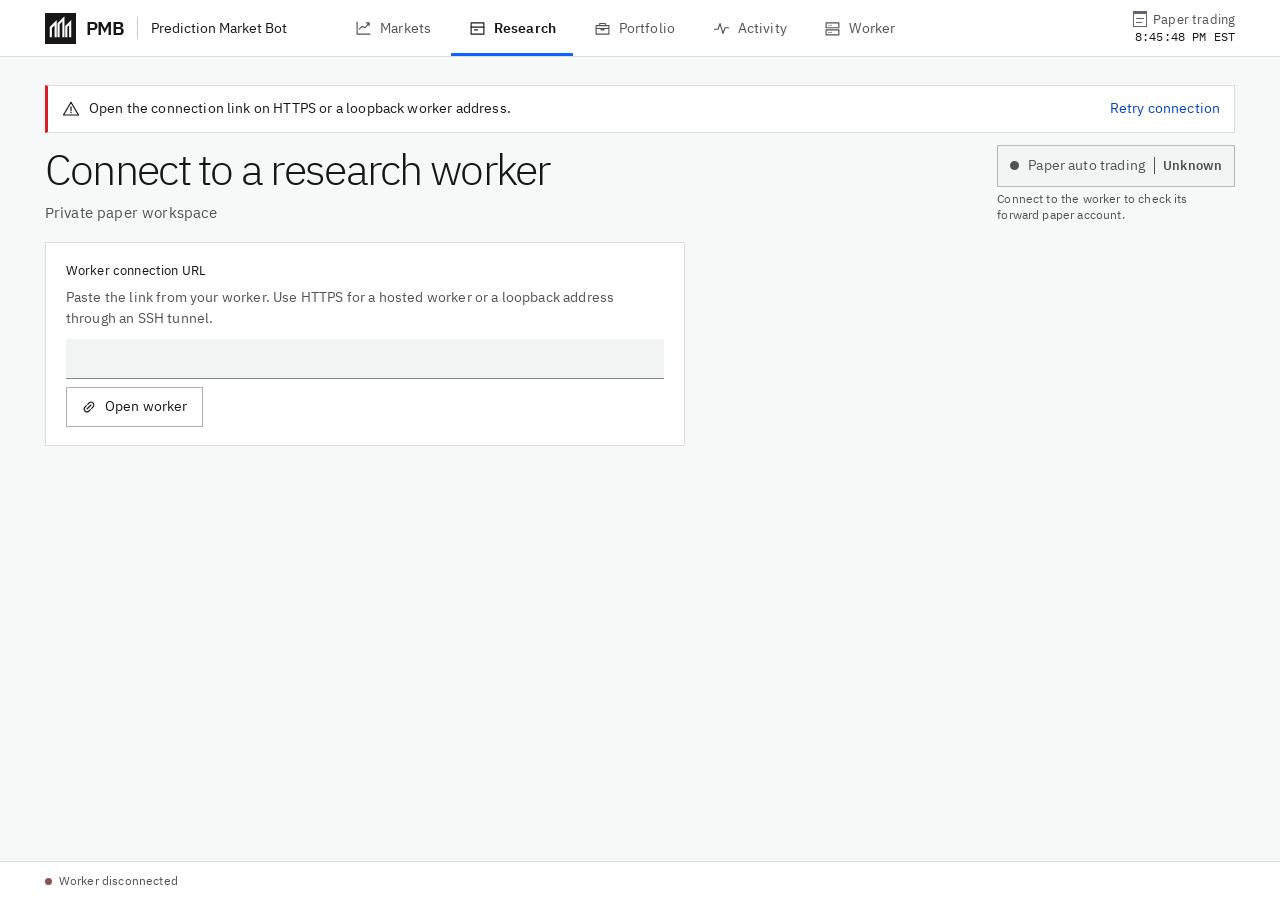
==== ui/index.html @ 16a95955 "Publish the live Kalshi paper trading desk and operating guides" ====
<!doctype html>
<html lang="en" data-type="software">
<head>
  <meta charset="utf-8">
  <meta name="viewport" content="width=device-width, initial-scale=1">
  <meta name="description" content="Inspect weather contracts, dated evidence and the private paper ledger for Prediction Market Bot.">
  <meta name="robots" content="noindex,nofollow">
  <meta name="referrer" content="no-referrer">
  <meta name="theme-color" content="#ffffff">
  <title>Research inbox · Prediction Market Bot</title>
  <link rel="icon" href="./mark.svg" type="image/svg+xml">
  <link rel="stylesheet" href="./styles.css">
  <script type="module" src="./app.js"></script>
</head>
<body>
  <a class="skip" href="#main">Skip to workspace</a>
  <header class="topbar">
    <div class="top-inner">
      <div class="brand" role="img" aria-label="Prediction Market Bot">
        <img src="./mark.svg" alt="" width="32" height="32">
        <span class="brand-initials" aria-hidden="true">PMB</span>
        <span class="brand-name" aria-hidden="true">Prediction Market Bot</span>
      </div>
      <nav id="navigation" aria-label="Workspace"></nav>
      <div class="paper-label"><span class="paper-mode-label"><span class="paper-icon" aria-hidden="true"></span>Paper trading</span><time id="desk-clock" aria-live="off" title="Current time · change time zone in Worker settings"></time></div>
    </div>
  </header>
  <main id="main" class="workspace" tabindex="-1">
    <div id="notices"></div>
    <div id="workspace"><h1>Research inbox</h1><p>Connecting to the research worker…</p></div>
    <noscript><p>Enable JavaScript to read the worker’s research and paper ledger.</p></noscript>
  </main>
  <footer id="statusbar" class="statusbar"></footer>
  <div id="announcement" role="status" class="sr-only"></div>
</body>
</html>
---- ui/styles.css ----
@font-face{font-family:Plex;src:url("./fonts/IBMPlexSans-Regular-Latin1.woff2") format("woff2");font-weight:400;font-style:normal;font-display:swap}
@font-face{font-family:Plex;src:url("./fonts/IBMPlexSans-Light-Latin1.woff2") format("woff2");font-weight:300;font-style:normal;font-display:swap}
@font-face{font-family:Plex;src:url("./fonts/IBMPlexSans-SemiBold-Latin1.woff2") format("woff2");font-weight:600 700;font-style:normal;font-display:swap}
@font-face{font-family:"Plex Mono";src:url("./fonts/IBMPlexMono-Regular-Latin1.woff2") format("woff2");font-weight:400;font-style:normal;font-display:swap}
:root{
  color-scheme:light;--ink:#161616;--muted:#525252;--subtle:#62666a;--line:#dcdede;--soft:#f3f4f4;
  --ground:#f7f8f8;--blue:#0f62fe;--blue-deep:#0043ce;--blue-pale:#edf4ff;
  --green:#176237;--red:#a2191f;--amber:#765300;--mono:"Plex Mono","SFMono-Regular",Consolas,monospace;
  --edge:clamp(20px,3.5vw,56px);--wrap:1584px;
}
*{box-sizing:border-box}
html,body{margin:0;min-width:0;min-height:100%}
body{font:400 1rem/1.5 Plex,"Helvetica Neue",Arial,sans-serif;letter-spacing:.16px;color:var(--ink);background:var(--ground);display:flex;flex-direction:column;min-height:100vh;min-height:100dvh}
button,input,select{font:inherit;color:inherit;letter-spacing:inherit;border-radius:0}
button,select,input[type=checkbox],summary{cursor:pointer}
button{border:0;background:transparent}
button:disabled,input:disabled{cursor:default}
a{color:var(--blue-deep);text-underline-offset:3px;overflow-wrap:anywhere}
a:hover{color:#002d9c}
button:focus-visible,a:focus-visible,input:focus-visible,select:focus-visible,summary:focus-visible,[tabindex]:focus-visible{outline:2px solid var(--blue);outline-offset:2px}
h1:focus,h2:focus,main:focus{outline:none}
h1,h2,h3,h4,p,ol,ul,dl,dd{margin:0}
h1,h2,h3,h4{font-weight:400;letter-spacing:0}
b,strong{font-weight:600}
table{border-collapse:collapse;width:100%}
table th{font-weight:600;text-align:left}
.numeric,.series-code,.eyeline,.source-id,.time-cell,.instrument-id>span:last-child,.mini-log time,.footer-heartbeat time,.plot-axis{font-family:var(--mono);font-variant-numeric:tabular-nums;letter-spacing:-.025em}
.numeric{font-weight:400}
.icon{display:inline-block;vertical-align:middle;flex:none}
.sr-only{position:absolute!important;overflow:hidden;width:1px;height:1px;padding:0;margin:-1px;border:0;clip:rect(0,0,0,0);white-space:nowrap}
.skip{position:absolute;z-index:10;top:-8rem;left:var(--edge);padding:12px 18px;background:#fff;color:var(--blue-deep)}
.skip:focus{top:8px}
.topbar{background:#fff;border-bottom:1px solid var(--line)}
.top-inner,.status-inner{max-width:var(--wrap);margin:auto;padding:0 var(--edge);display:flex;align-items:center}
.top-inner{min-height:64px;gap:clamp(20px,4vw,68px)}
.brand{display:flex;align-items:center;flex:none;gap:10px;white-space:nowrap}
.brand img{width:31px;height:31px;display:block}
.brand-initials{font-weight:600;font-size:1.2rem;line-height:1;letter-spacing:-.055em}
.brand-name{border-left:1px solid #c9cbcb;margin-left:3px;padding-left:13px;font-size:.875rem;line-height:22px;letter-spacing:0}
#navigation{display:flex;height:64px;align-self:stretch;align-items:stretch;gap:3px}
#navigation button{padding:0 clamp(12px,1.35vw,22px);color:var(--muted);display:flex;align-items:center;justify-content:center;gap:8px;position:relative;font-size:.9rem}
#navigation button:hover,.detail-tabs button:hover{background:var(--soft);color:var(--ink)}
#navigation button[aria-current]{color:var(--ink);font-weight:600}
#navigation button[aria-current]::after,.detail-tabs button[aria-selected=true]::after{position:absolute;content:"";height:3px;background:var(--blue);bottom:0;left:0;right:0}
.paper-label{display:flex;gap:8px;align-items:center;margin-left:auto;white-space:nowrap;color:var(--muted);font-size:.8125rem}
.paper-icon{position:relative;width:14px;height:16px;border:1px solid #61676c;border-top:3px solid #61676c}
.paper-icon::before,.paper-icon::after{content:"";position:absolute;height:1px;background:#61676c;left:2px;right:2px;top:4px}
.paper-icon::after{top:8px;right:4px}
.workspace{width:100%;max-width:var(--wrap);margin:0 auto;padding:clamp(24px,3.1vw,48px) var(--edge) 36px;flex:1;min-width:0}
.page-head{display:flex;justify-content:space-between;align-items:center;gap:24px;margin-bottom:24px}
h1{font-size:clamp(2.25rem,3.35vw,3.6rem);font-weight:300;line-height:1.12;letter-spacing:-.04em}
.page-head p{color:var(--muted);font-size:.9375rem;margin-top:9px}
.context-divider{color:#858b8d;padding:0 5px}
.series-code{font-size:.81em;color:#444a4e}
.actions,.settings-actions{display:flex;flex-wrap:wrap;align-items:center;gap:8px}
.btn{display:inline-flex;align-items:center;justify-content:center;gap:8px;min-height:40px;padding:8px 14px;line-height:1.35;font-size:.875rem;white-space:normal;text-align:center;transition:background-color .13s,color .13s,border-color .13s}
.btn.secondary{background:#fff;border:1px solid #acb0b2}
.btn.secondary:hover{border-color:#6d7376;background:#f0f1f1}
.btn.primary{background:var(--blue);color:white;border:1px solid var(--blue)}
.btn.primary:hover{background:#0050e6;border-color:#0050e6}
.btn:active:not(:disabled){filter:brightness(.94)}
.btn:disabled{border-color:var(--line);color:#74797c;background:#e9eaea}
.btn.inline{padding:2px 0;min-height:28px;background:none;color:var(--blue-deep);text-align:left}
.btn.inline:hover{text-decoration:underline;text-underline-offset:3px}
.feed-band{min-height:42px;margin-bottom:20px;display:flex;gap:18px;align-items:center;justify-content:space-between;border-top:1px solid var(--line);border-bottom:1px solid var(--line);font-size:.8125rem;color:var(--muted)}
.feed-band>div{display:flex;align-items:center;gap:8px;min-width:0}
.feed-band strong{font-weight:600;color:var(--ink)}
.feed-dot{width:8px;height:8px;flex:none;background:#525b62}
.feed-dot.forward{background:var(--green);border-radius:50%}
.feed-sep{width:1px;height:12px;background:#c6c8c8;margin:0 2px}
.feed-band time{font-variant-numeric:tabular-nums}
.panel{background:white;border:1px solid var(--line);min-width:0}
.panel-head{display:flex;align-items:center;justify-content:space-between;flex-wrap:wrap;gap:8px 14px;padding:16px 20px;border-bottom:1px solid var(--line);min-height:60px}
h2{font-size:1.25rem;line-height:1.3;letter-spacing:-.025em}
h3{font-size:1.0625rem;line-height:1.4;letter-spacing:-.01em;font-weight:600}
h4{font-size:.96875rem;line-height:1.4}
.counter{display:inline-flex;align-items:center;justify-content:center;padding:1px 6px;min-width:22px;margin-left:5px;font:400 .75rem/1.4 var(--mono);letter-spacing:0;color:var(--muted);background:var(--soft);vertical-align:middle}
.filter{display:inline-flex;align-items:center;color:var(--muted);gap:4px;font-size:.8125rem;max-width:100%}
.filter select{border:0;background-color:transparent;color:var(--muted);min-height:28px;max-width:100%}
.inbox-grid{display:grid;grid-template-columns:minmax(0,.86fr) minmax(0,1.14fr);gap:20px;align-items:start}
.inbox-left,.page-panels{display:grid;align-content:start;gap:20px;min-width:0}
.contracts{table-layout:fixed;font-size:.875rem}
.contracts .num-col{text-align:right;width:30%;padding-right:10px}
.contracts .decision-col{width:24%;text-align:right}
.contracts th,.data-table thead th{background:#f2f3f3;color:#52575a;font-weight:400;font-size:.7625rem;line-height:1.3;padding:10px 12px;border-bottom:1px solid var(--line)}
.contracts th:first-child,.contracts td:first-child{padding-left:20px}
.contracts th:last-child,.contracts td:last-child{padding-right:20px}
.contracts td{padding:14px 9px;vertical-align:middle;border-bottom:1px solid #e8e9e9}
.contracts tbody tr:last-child td{border-bottom:0}
.contract-row{cursor:pointer;transition:background-color .12s}
.contract-row:hover{background:#f5f6f6}
.contract-row.selected{background:var(--blue-pale)}
.contract-row.selected td:first-child{box-shadow:inset 3px 0 0 var(--blue)}
.contract-link{display:inline-block;min-width:0;max-width:100%;text-align:left;padding:0;line-height:1.35}
.contract-name{font-size:1rem;font-weight:600;letter-spacing:-.01em;overflow-wrap:anywhere}
.contract-link:hover .contract-name{text-decoration:underline;text-underline-offset:3px}
.row-meta{color:var(--subtle);font-size:.735rem;line-height:1.45;margin-top:4px;overflow-wrap:anywhere}
.row-meta time{font-variant-numeric:tabular-nums}
.decision-badge{display:inline-flex;align-items:center;gap:6px;max-width:100%;padding:3px 7px;min-height:23px;font-weight:400;font-size:.76rem;white-space:nowrap;line-height:1.35;color:#42474a;background:#eceeee}
.decision-badge i{width:6px;height:6px;flex:none;background:currentColor}
.decision-badge.buy{background:#daf4e2;color:#176237}
.decision-badge.buy i{transform:rotate(45deg)}
.decision-badge.watch{background:#fff0c2;color:#735300}
.decision-badge.watch i{border-radius:50%}
.decision-badge.pass i{height:2px}
.decision-badge.held{background:#e3edff;color:#25416c}
.decision-badge.settled{background:#e8ebeb;color:#475557}
.decision-badge.settled i{transform:rotate(45deg);background:transparent;border:1px solid currentColor}
.mini-log,.timeline{list-style:none;padding:0}
.mini-log li{display:grid;grid-template-columns:24px minmax(0,1fr) auto;gap:10px;align-items:start;padding:13px 20px;border-bottom:1px solid #ededed}
.mini-log li:last-child{border:0}
.log-glyph{display:grid;place-content:center;width:24px;height:24px;color:#555e63;background:var(--soft);margin-top:1px}
.mini-log b{font-size:.85rem}
.mini-log p{font-size:.8125rem;line-height:1.45;color:var(--muted);overflow-wrap:anywhere}
.mini-log time{font-size:.7rem;color:var(--subtle);padding-top:3px}
.detail-head{padding:24px 24px 20px}
.instrument-id{display:flex;align-items:center;gap:8px;color:var(--muted);font-size:.74rem;line-height:1.4;overflow-wrap:anywhere}
.instrument-glyph{display:grid;place-items:center;width:25px;height:25px;background:#f0f1f1;color:#41494e}
#contract-title{font-size:clamp(1.45rem,2.08vw,2.1rem);font-weight:400;line-height:1.17;letter-spacing:-.04em;margin:10px 0 9px;overflow-wrap:anywhere;text-wrap:pretty}
.instrument-meta{display:flex;align-items:center;flex-wrap:wrap;gap:4px 0;color:var(--muted);font-size:.8125rem}
.instrument-meta span{display:inline-flex;align-items:center;gap:4px}
.instrument-meta span+span::before{content:"·";margin:0 5px;color:#757b7e}
.detail-tabs{display:flex;align-items:stretch;gap:2px;border-top:1px solid #e9eaea;border-bottom:1px solid var(--line);padding:0 14px;min-width:0}
.detail-tabs button{font-size:.875rem;padding:12px 11px;min-height:42px;color:var(--muted);position:relative;white-space:nowrap}
.detail-tabs button[aria-selected=true]{color:var(--ink);font-weight:600}
.detail-tabs button span{font:400 .7rem var(--mono);padding-left:2px;color:var(--subtle)}
.detail-content{padding:20px 24px 16px;min-width:0}
.section-line{display:flex;align-items:center;justify-content:space-between;flex-wrap:wrap;gap:5px 12px}
.section-line>span,.small-note,.secondary-copy,.compact-empty{color:var(--muted);font-size:.8125rem;line-height:1.5}
.section-line>.decision-badge{font-size:.76rem}
.verdict h3{font-weight:600}
.verdict p,.rule-text{font-size:.928rem;line-height:1.5;color:#373b3e;margin-top:8px;overflow-wrap:anywhere;white-space:pre-line}
.metrics-strip,.account-strip{display:grid;grid-template-columns:repeat(3,minmax(0,1fr));margin:18px 0 20px;padding:14px 0;border-block:1px solid var(--line);font-variant-numeric:tabular-nums}
.metrics-strip>div,.account-strip>div{min-width:0;padding:0 14px;border-right:1px solid var(--line)}
.metrics-strip>div:first-child,.account-strip>div:first-child{padding-left:0}
.metrics-strip>div:last-child,.account-strip>div:last-child{border-right:0}
.metrics-strip dt,.account-strip dt,.field-list dt,.budget-line dt,.source-dates dt{color:var(--muted);font-size:.7875rem}
.metrics-strip dd,.account-strip dd{font-size:clamp(1.3rem,2vw,1.9rem);line-height:1.2;font-weight:400;letter-spacing:-.045em;margin-top:5px;overflow-wrap:anywhere}
.positive{color:var(--green)}
.negative{color:var(--red)}
.forecast-block{padding-bottom:14px}
.range-label{font-variant-numeric:tabular-nums}
.plot{margin-top:12px}
.plot-row,.plot-axis{display:grid;grid-template-columns:minmax(104px,1.05fr) minmax(40px,2.65fr) minmax(41px,.46fr);gap:10px;align-items:center}
.plot-row{min-height:28px}
.plot-name{font-size:.825rem;color:#404649}
.plot-value{text-align:right;font-size:.84rem}
.plot-track{overflow:visible;display:block}
.plot-grid{stroke:#e1e3e3;stroke-width:1}
.plot-fill{stroke:#666f74;stroke-width:5;stroke-linecap:butt}
.plot-point{fill:#4f585d}
.model .plot-fill,.model .cap{stroke:var(--blue)}
.model .plot-point{fill:var(--blue)}
.model .range{stroke:#a6c8ff;stroke-width:9}
.model .cap{stroke-width:1}
.climate .plot-fill{stroke:#b3b8ba}
.climate .plot-point{fill:#737b7e}
.plot-axis>div{display:flex;justify-content:space-between;position:relative}
.plot-axis>div span{width:0;display:flex;justify-content:center;white-space:nowrap}
.plot-axis{font-size:.625rem;color:#63696c;line-height:1.5;margin-top:2px}
.evidence-action{justify-content:flex-start;margin:6px 0 16px}
.evidence-action>span{font-size:.76rem}
.details-content h4{font-weight:600}
details{border-top:1px solid var(--line);margin-top:12px}
summary{padding:11px 1px 0;font-size:.875rem;color:var(--muted)}
summary:hover{color:var(--ink)}
details .field-list{margin-top:10px}
.field-list{font-size:.86rem}
.field-list>div{display:grid;grid-template-columns:minmax(110px,1fr) minmax(0,1.4fr);align-items:baseline;gap:5px 12px;padding:8px 0;border-bottom:1px solid #eceeee}
.field-list>div:last-child{border-bottom:none}
.field-list dd{color:#25282a;font-variant-numeric:tabular-nums;overflow-wrap:anywhere}
.field-list .field-note{grid-column:2;color:var(--muted);font-size:.77rem}
.timeline{margin:17px 0 24px}
.timeline li{position:relative;padding:0 0 19px 19px;border-left:1px solid #c6caca;margin-left:4px}
.timeline li:last-child{border-left-color:transparent;padding-bottom:0}
.timeline li>i{position:absolute;top:3px;left:-4.5px;width:8px;height:8px;background:white;border:2px solid #536166}
.timeline .eyeline{font-size:.72rem;color:var(--muted);display:flex;align-items:center;flex-wrap:wrap;gap:8px}
.timeline h4{font-weight:600;margin-top:4px}
.timeline h4 a,.analyst-note a{display:inline-flex;align-items:center;flex-wrap:wrap;gap:5px}
.timeline p,.analyst-note p,.settings-body>p,.connection-form>p{font-size:.875rem;color:var(--muted);line-height:1.5;overflow-wrap:anywhere}
.timeline p,.analyst-note p{margin-top:4px;white-space:pre-line}
.source-dates{display:flex;flex-wrap:wrap;gap:6px 14px;margin-top:8px}
.source-dates>div{min-width:0}
.source-dates dt{font-size:.68rem}
.source-dates dd{font-size:.72rem;overflow-wrap:anywhere}
.timeline .source-id{font-size:.69rem}
.warning-label{background:#fff0c2;color:#664700;padding:2px 5px;font:400 .75rem Plex,sans-serif}
.analyst-heading{border-top:1px solid var(--line);padding-top:16px;margin-bottom:8px}
.analyst-note{padding:12px 0;border-top:1px solid var(--line);margin-top:12px;font-size:.875rem}
.analyst-note time{font-size:.75rem;color:var(--muted)}
.analyst-note ul{padding-left:20px;margin-top:6px}
.book-grid,.two-panels,.worker-grid{display:grid;grid-template-columns:repeat(2,minmax(0,1fr));gap:20px;align-items:start}
.book-grid{gap:12px;margin:14px 0}
.book-grid section{border:1px solid var(--line)}
.book-grid h4{font-size:.85rem;padding:8px 12px;font-weight:600}
.book-grid .data-table{min-width:0}
.rule-text{margin:12px 0 16px}
.back-list{display:none}
.statusbar{border-top:1px solid var(--line);background:#fff;color:var(--muted);font-size:.75rem}
.status-inner{min-height:38px;gap:12px;flex-wrap:wrap}
.connection-status,.health-status{display:inline-flex;align-items:center;gap:7px}
.state-symbol{display:inline-block;width:7px;height:7px;flex:none;border-radius:50%;background:#777}
.state-symbol.connected{background:#19834a}
.state-symbol.late{background:#966300}
.state-symbol.offline{background:#8a5154}
.footer-mode{padding-left:12px;border-left:1px solid var(--line)}
.footer-heartbeat{margin-left:auto}
.footer-heartbeat time{font-size:.71rem;margin-left:4px}
.empty{padding:26px 20px 30px;color:var(--muted)}
.empty>.icon{color:#636d72;margin-bottom:6px}
.empty-title{font-size:1rem;color:var(--ink);font-weight:600;margin-bottom:3px}
.empty>p:last-child{font-size:.875rem;max-width:56ch}
.compact-empty{padding:14px 20px}
.notice,.inline-alert{display:flex;align-items:center;gap:9px;font-size:.875rem;padding:9px 14px;margin-bottom:12px;border:1px solid var(--line);background:white}
.notice>span{flex:1}
.notice.error{border-left:3px solid #da1e28}
.notice.warn,.inline-alert{border-left:3px solid #b27a00}
.notice.success{border-left:3px solid #248341}
.panel-body{padding:18px 20px}
.account-strip{grid-template-columns:repeat(4,minmax(0,1fr));background:#fff;padding:20px 24px;border:1px solid var(--line);margin:0 0 20px}
.account-strip dd{font-size:clamp(1.5rem,2.6vw,2.5rem);font-weight:300}
.data-table{font-size:.875rem;line-height:1.4}
.data-table th,.data-table td{padding:10px 14px;vertical-align:top;overflow-wrap:anywhere}
.data-table tbody th{font-weight:400}
.data-table tbody tr+tr{border-top:1px solid #e8eaea}
.data-table tr:last-child td{border-bottom:0}
.data-table .btn.inline{font-weight:600}
.data-table .align-right{text-align:right}
.data-table .time-cell{font-size:.75rem;white-space:nowrap}
.table-scroll{width:100%;overflow-x:auto}
.worker-grid{grid-template-columns:minmax(0,.85fr) minmax(0,1.15fr)}
.health-status{font-weight:600;margin:0 0 12px;font-size:.925rem}
.source-summary,.source-heading{font-size:.825rem;color:var(--muted);margin-top:10px}
.mode-choices{display:grid;grid-template-columns:repeat(2,minmax(0,1fr));gap:8px}
.mode-choice{display:flex;align-items:flex-start;gap:9px;border:1px solid var(--line);padding:12px;text-align:left;line-height:1.4}
.mode-choice[aria-pressed=true]{border-color:#6a8cc6;background:#f1f6ff}
.mode-choice:hover:not(:disabled){border-color:#788185}
.mode-choice small{display:block;font-size:.8rem;color:var(--muted);margin-top:3px}
.mode-choice b{font-size:.9rem}
.radio-mark{border:1px solid #777;width:13px;height:13px;flex:none;border-radius:50%;margin-top:3px}
.mode-choice[aria-pressed=true] .radio-mark{border:4px solid var(--blue);background:white}
.settings-actions{margin-top:14px}
.check-row{display:flex;align-items:flex-start;gap:8px;min-height:32px;margin-top:12px;font-size:.875rem;cursor:pointer}
input[type=checkbox]{width:16px;height:16px;flex:none;margin:3px 0;accent-color:var(--blue)}
.budget-line{display:flex;flex-wrap:wrap;gap:8px 16px;margin:16px 0 18px;padding:10px 0;border-block:1px solid var(--line)}
.budget-line dd{font-size:1rem;font-variant-numeric:tabular-nums}
.connection-panel{max-width:40rem}
.connection-form label,.form-fields label,.provider-picker>label{display:block;font-size:.8125rem;color:var(--ink)}
.connection-form>p{margin:6px 0 10px}
input:not([type=checkbox]),.provider-picker>select{width:100%;min-height:40px;border:0;border-bottom:1px solid #838a8d;padding:8px 12px;background:#f2f3f3;font-size:.9rem}
input:not([type=checkbox]):focus{background:#fafafa;border-bottom-color:var(--blue)}
input[aria-invalid=true]{border-bottom-color:var(--red)}
.connection-form .field-error{color:var(--red);font-size:.82rem}
.connection-form .field-error:empty{margin:8px 0 0}
.provider-picker{display:grid;grid-template-columns:minmax(0,1fr) auto;align-items:end;gap:4px 10px;margin:0 0 12px}
.provider-picker>label{grid-column:1/-1}
.provider-picker .small-note{align-self:center}
.provider-form{padding:12px;border:1px solid var(--line)}
.form-fields{display:grid;grid-template-columns:repeat(2,minmax(0,1fr));gap:10px}
.form-fields input{display:block;margin-top:4px}
.form-fields .full{grid-column:1/-1}
.auto-check{border-top:1px solid var(--line);padding-top:12px;margin-top:16px}
@media(min-width:1450px){
  .detail-head{padding:28px 28px 22px}.detail-content{padding:22px 28px 18px}
  .inbox-grid{grid-template-columns:minmax(0,.85fr) minmax(0,1.15fr);gap:24px}
}
@media(max-width:1100px){
  :root{--edge:24px}.top-inner{gap:22px}.brand-name{display:none}
  .inbox-grid{grid-template-columns:minmax(0,.86fr) minmax(0,1.14fr);gap:14px}
  .panel-head{padding:13px 14px}.detail-head,.detail-content{padding-left:18px;padding-right:18px}
  .detail-tabs{padding:0 7px}.detail-tabs button{padding-inline:9px}
  .contracts th:first-child,.contracts td:first-child{padding-left:12px}
  .contracts th:last-child,.contracts td:last-child{padding-right:12px}
  .contracts .decision-col{width:25%}.contracts th,.contracts td{padding-inline:6px}
  .mini-log li{padding-inline:14px}.worker-grid{gap:14px}
}
@media(max-width:879px){
  .inbox-grid{display:block}.inbox-grid .detail-panel{display:none}.inbox-grid.show-detail .inbox-left{display:none}.inbox-grid.show-detail .detail-panel{display:block}
  .back-list.btn{display:inline-flex;margin:0 0 12px}
  .top-inner{gap:12px}#navigation{gap:0}#navigation button{padding:0 12px}
  .contracts .num-col{width:30%}.contracts .decision-col{width:23%}
  .inbox-left{gap:16px}.worker-grid{grid-template-columns:minmax(0,1fr)}
  .page-head{gap:14px}.actions{justify-content:flex-end}
  .contracts .contract-name{font-size:1.05rem}
  .detail-content{padding:20px 22px}.detail-head{padding:18px 22px}
}
@media(max-width:674px){
  :root{--edge:16px}
  .top-inner{display:grid;grid-template-columns:minmax(0,1fr) auto;gap:0;padding:0}
  .brand{padding:0 var(--edge);height:48px;gap:8px}.brand img{width:24px;height:24px}.brand-initials{font-size:1.05rem}
  .brand-name{display:inline-block;font-size:.8rem;line-height:16px;padding-left:8px;margin-left:0}
  .paper-label{grid-column:2;grid-row:1;margin-right:var(--edge);font-size:.74rem;gap:5px}.paper-icon{width:11px;height:13px}
  #navigation{grid-column:1/-1;grid-row:2;display:grid;grid-template-columns:repeat(4,minmax(0,1fr));height:48px;border-top:1px solid var(--line)}
  #navigation button{gap:5px;padding:0 3px;font-size:.79rem}#navigation .icon{width:15px;height:15px}
  .workspace{padding-top:22px;padding-bottom:24px}
  .page-head{align-items:stretch;gap:13px;flex-direction:column;margin-bottom:16px}
  h1{font-size:2.3rem}.page-head p{font-size:.86rem;margin-top:5px}
  .actions{justify-content:flex-start}.actions .btn{min-height:44px}
  .feed-band{align-items:flex-start;gap:5px;flex-direction:column;justify-content:center;padding:8px 0;font-size:.76rem;margin-bottom:12px}
  .feed-band>div{min-height:17px;gap:6px}
  .inbox-left,.page-panels,.two-panels,.worker-grid{gap:12px}
  .two-panels{grid-template-columns:minmax(0,1fr)}
  .panel-head{min-height:48px;padding:8px 12px}.panel-head h2{font-size:1.14rem}
  .contracts th:first-child,.contracts td:first-child{padding-left:10px}
  .contracts th:last-child,.contracts td:last-child{padding-right:10px}
  .contract-link{min-height:30px}.contracts td{padding-block:8px}
  .decision-badge{font-size:.715rem;padding:3px 5px;gap:4px}
  .filter select{min-height:44px}.btn{min-height:44px}.btn.inline{min-height:44px}
  .detail-head,.detail-content{padding:15px}.detail-tabs{padding:0 5px;gap:0}
  .detail-tabs button{min-height:48px;padding-inline:8px;font-size:.8rem}
  .metrics-strip{margin:14px 0;padding:12px 0}.metrics-strip>div{padding:0 8px}
  .metrics-strip dt,.account-strip dt{font-size:.72rem}
  .range-label{font-size:.74rem!important}
  .plot-row,.plot-axis{grid-template-columns:minmax(88px,1fr) minmax(40px,1.6fr) minmax(36px,.4fr);gap:8px}
  .plot-name{font-size:.77rem}.plot-value{font-size:.77rem}
  .instrument-meta{font-size:.77rem}
  .account-strip{grid-template-columns:repeat(2,minmax(0,1fr));gap:12px 0;padding:14px}
  .account-strip>div:nth-child(2){border:0}.account-strip>div:nth-child(3){padding-left:0}
  .data-table{font-size:.8rem}.data-table td,.data-table th{padding:8px}.table-scroll .data-table{min-width:450px}
  .panel-body{padding:14px}.mode-choices,.form-fields{grid-template-columns:minmax(0,1fr)}
  .mode-choice{min-height:48px}.field-list>div{grid-template-columns:minmax(94px,.75fr) minmax(0,1.25fr)}
  .status-inner{padding-block:6px;min-height:36px;gap:4px 9px}.footer-heartbeat{width:100%;margin-left:0}
  .source-dates{gap:6px 10px}.notice,.inline-alert{align-items:flex-start;gap:8px;padding:10px;font-size:.8rem}
  .notice>.icon{margin-top:4px}.notice .btn{align-self:center;min-height:32px}
}
@media(max-width:380px){
  :root{--edge:12px}.brand-name{display:none}
  .contracts .num-col{width:31%}.contracts .decision-col{width:26%}
  .contract-name{font-size:.93rem!important}.decision-badge{gap:3px}.decision-badge i{width:5px;height:5px}
  .detail-head,.detail-content{padding:12px}.detail-tabs button{padding-inline:6px}
  .instrument-meta span+span::before{margin:0 3px}.mini-log li{padding:10px 12px}
}
@media(prefers-reduced-motion:reduce){*,*::before,*::after{scroll-behavior:auto!important;transition:none!important;animation:none!important}}
@media(forced-colors:active){.decision-badge i,.state-symbol,.feed-dot{border:1px solid CanvasText}.contract-row.selected td:first-child{border-left:3px solid Highlight}.plot-track{forced-color-adjust:none}}
.replay-intro{display:flex;align-items:flex-start;gap:10px;padding:14px 20px;font-size:.88rem}
.replay-intro p,.public-reports p{font-size:.8125rem;color:var(--muted);margin-top:2px}
.replay-table th:first-child,.replay-table td:first-child{padding-left:20px}
.replay-table th:last-child,.replay-table td:last-child{text-align:right;padding-right:20px}
.replay-table th,.replay-table td{padding:9px 7px;vertical-align:middle}
.replay-table td{font-size:.8125rem}
.settlement-fields,.settlement-wait{margin:8px 0 20px}
.settlement-wait{font-size:.9rem;color:var(--muted)}
.public-reports{list-style:none;padding:0}
.public-reports li{padding:12px 20px;border-bottom:1px solid var(--line)}
.public-reports li:last-child{border:0}
.public-reports b{font-size:.9rem}
.public-reports small{display:block;font-size:.72rem;color:var(--muted);margin-top:4px}
.public-reports a .icon{margin-left:4px}
@media(max-width:674px){
  .replay-intro{padding:10px 12px}.replay-table th:first-child,.replay-table td:first-child{padding-left:10px}
  .replay-table th:last-child,.replay-table td:last-child{padding-right:10px}
}
.detail-top{display:flex;align-items:center;justify-content:space-between;gap:8px 16px;flex-wrap:wrap}
.detail-top .btn{min-height:34px;padding:6px 12px;font-size:.8125rem}
.budget-note{margin:-3px 0 16px}
@media(min-width:880px){
  .top-inner,#navigation{min-height:56px;height:56px}
  .workspace{padding-top:clamp(24px,2.15vw,34px)}
  .page-head{margin-bottom:18px}
  .feed-band{min-height:36px;margin-bottom:16px}
  .panel-head{min-height:51px;padding-block:10px}
  .contracts td{padding-block:10px}
  .detail-head{padding-top:17px;padding-bottom:16px}
  .replay-intro{padding-block:8px}
}
@media(max-width:674px){
  .detail-top .btn{min-height:44px}
}
@media(max-width:440px){
  .detail-top{align-items:flex-start;flex-direction:column}
}
.contract-table-wrap,.comparison-scroll{max-width:100%;overflow-x:auto}
.contracts,.replay-table{min-width:18rem}
.detail-tabs{flex-wrap:wrap}
.detail-tabs button{max-width:100%;white-space:normal}
.topbar{container-type:inline-size}
@container (max-width:55rem){
  .top-inner{display:grid;grid-template-columns:minmax(0,1fr) auto;height:auto;row-gap:0;padding:0}
  .brand{height:48px;padding:0 var(--edge);min-width:0}
  .paper-label{grid-column:2;grid-row:1;margin-right:var(--edge)}
  #navigation{grid-row:2;grid-column:1/-1;display:grid;grid-template-columns:repeat(auto-fit,minmax(min(100%,4.8rem),1fr));height:auto;min-height:48px;gap:0;border-top:1px solid var(--line)}
  #navigation button{min-width:0;min-height:48px;white-space:normal;overflow-wrap:anywhere;padding:3px 4px;gap:4px}
}
@container (max-width:25rem){.brand-name{display:none}}
@container (max-width:17rem){.paper-label{white-space:normal}}
.workspace,.detail-content{container-type:inline-size}
@container (max-width:16rem){
  .metrics-strip,.account-strip{display:block}
  .metrics-strip>div,.account-strip>div{display:flex;align-items:baseline;justify-content:space-between;gap:8px;border:0;padding:4px 0}
  .metrics-strip dt,.account-strip dt,.field-list dt{overflow-wrap:anywhere}
  .metrics-strip dd,.account-strip dd{margin:0;text-align:right}
  .plot-row{grid-template-columns:minmax(0,1fr) auto;gap:0 8px;margin:8px 0}
  .plot-name{grid-area:1/1}.plot-value{grid-area:1/2}
  .plot-track{grid-row:2;grid-column:1/-1}
  .plot-axis{display:block;margin-inline:9px}
  .plot-axis>span{display:none}
  .field-list>div,.book-grid{grid-template-columns:minmax(0,1fr)}
  .field-list .field-note{grid-column:1}
}
.markets-grid{display:grid;grid-template-columns:minmax(0,.82fr) minmax(0,1.18fr);gap:20px;align-items:start}
.market-list-scroll{overflow-x:auto;max-width:100%}
.quote-table{min-width:19rem;font-size:.875rem;font-variant-numeric:tabular-nums}
.quote-table th,.quote-table td{padding:10px 9px;text-align:right;border-bottom:1px solid #e7e9e9}
.quote-table th:first-child,.quote-table td:first-child{text-align:left;padding-left:18px}
.quote-table th:last-child,.quote-table td:last-child{padding-right:18px}
.quote-table thead th{background:#f2f3f3;color:var(--muted);font-size:.76rem;font-weight:400;white-space:nowrap}
.quote-table .quote-group th{color:var(--muted);font-size:.76rem;font-weight:600;line-height:1.4;padding-block:6px;background:#fafbfb}
.quote-table td{font-size:.82rem;white-space:nowrap}
.quote-table tbody:last-child tr:last-child>*{border-bottom:0}
.quote-row{cursor:pointer}
.quote-row:hover{background:#f5f6f6}
.quote-row.selected{background:var(--blue-pale)}
.quote-row.selected th{box-shadow:inset 3px 0 0 var(--blue)}
.quote-link{padding:1px 0;text-align:left;font-size:.9rem;font-weight:600;line-height:1.4;overflow-wrap:anywhere}
.quote-link:hover{text-decoration:underline;text-underline-offset:3px}
.market-detail-head{padding:16px 24px;border-bottom:1px solid var(--line)}
#quote-title{font-size:clamp(1.55rem,2.1vw,2.1rem);line-height:1.2;letter-spacing:-.035em;margin:10px 0 6px;overflow-wrap:anywhere}
.quote-contract-meta,.quote-as-of,.quote-close,.quote-last-check,.quote-status-note{color:var(--muted);font-size:.81rem}
.quote-contract-meta span{padding:0 4px}
.quote-body{padding:18px 24px;container-type:inline-size}
.quote-metrics{display:grid;grid-template-columns:repeat(3,minmax(0,1fr));margin:10px 0 0}
.quote-metrics>div{padding:3px 12px 3px 0;min-width:0}
.quote-metrics>div+div{border-left:1px solid var(--line);padding-left:14px}
.quote-metrics dt{font-size:.8rem;color:var(--muted)}
.quote-metrics dd{font-size:clamp(1.5rem,2.6vw,2.4rem);letter-spacing:-.04em;line-height:1.2;margin-top:2px;font-variant-numeric:tabular-nums}
.quote-metrics .quote-change{font-size:.73rem;font-weight:400;letter-spacing:0;line-height:1.45;margin-top:3px;color:var(--muted)}
.quote-as-of{margin:10px 0 16px;font-variant-numeric:tabular-nums;display:flex;align-items:center;gap:6px;flex-wrap:wrap}
.quote-history{padding-top:15px;border-top:1px solid var(--line)}
.history-window-bounds,.history-note,.history-sources{font-size:.78rem;color:var(--muted);line-height:1.45}
.history-window-bounds{margin-top:6px;font-variant-numeric:tabular-nums;overflow-wrap:anywhere}
.history-window-bounds strong{font-weight:600;color:var(--ink)}
.history-window-bounds span{margin:0 2px}
.history-ranges{display:flex;align-items:baseline;flex-wrap:wrap;gap:6px 22px;margin-top:12px}
.history-ranges>div{display:flex;gap:4px 8px;align-items:baseline;flex-wrap:wrap}
.history-ranges dt{font-size:.8rem;color:var(--muted)}
.history-ranges dd{font-size:1.08rem;font-weight:600;font-variant-numeric:tabular-nums}
.history-ranges small{font-size:.72rem;color:var(--muted);font-weight:400;margin-left:6px}
.history-sources{display:flex;flex-wrap:wrap;gap:3px 14px;margin-top:8px}
.history-sources>span{display:inline-flex;align-items:center;gap:5px}
.source-swatch{width:16px;height:0;border-top:3px solid var(--blue)}
.source-swatch.minute{border-top:3px dotted #626d72}
.history-note{margin-top:4px;overflow-wrap:anywhere}
.quote-window{display:inline-flex;flex-wrap:wrap;max-width:100%;gap:0;background:#fff;border:1px solid #b4b8ba}
.quote-window button{min-height:30px;padding:3px 10px;color:var(--muted);font-size:.78rem}
.quote-window button+button{border-left:1px solid #b4b8ba}
.quote-window button[aria-pressed=true]{background:#33393d;color:#fff}
.quote-window button:hover:not([aria-pressed=true]){background:var(--soft)}
.chart-key{display:flex;align-items:center;flex-wrap:wrap;gap:4px 14px;color:var(--muted);font-size:.77rem;margin:13px 0 10px}
.chart-key>span{display:inline-flex;align-items:center;gap:5px}
.chart-key i{width:19px;height:0;display:inline-block;border-top:2px solid var(--blue)}
.chart-key .key-ask{border-top:2px dashed #59646a}
.chart-key .chart-units{margin-left:auto}
.quote-plot{display:grid;grid-template-columns:2.6rem minmax(0,1fr);gap:2px 6px;padding:3px 6px 3px 0}
.quote-chart-empty{grid-column:1/-1;margin:10px 0;padding:24px 8px;text-align:center;background:var(--soft);color:var(--muted)}
.quote-source-track{grid-column:2;width:100%;height:6px;display:block;margin-top:3px}
.source-period{fill:none;stroke-width:3;stroke-linecap:round;vector-effect:non-scaling-stroke}
.source-period.poll{stroke:var(--blue)}
.source-period.minute{stroke:#626d72;stroke-dasharray:.1 4}
.quote-y-axis,.quote-drawing{display:block;width:100%;height:clamp(132px,13vw,160px);overflow:visible}
.quote-y-axis text,.quote-x-axis{font-family:var(--mono);font-size:.675rem;fill:var(--muted);color:var(--muted);font-variant-numeric:tabular-nums}
.quote-gridline{stroke:#dce0e1;stroke-width:1;vector-effect:non-scaling-stroke}
.quote-line,.quote-point{fill:none;vector-effect:non-scaling-stroke;stroke-linejoin:round}
.quote-line{stroke-width:2}
.quote-point{stroke-width:5;stroke-linecap:round}
.quote-line.bid,.quote-point.bid{stroke:var(--blue)}
.quote-line.ask,.quote-point.ask{stroke:#59646a}
.quote-line.ask{stroke-dasharray:6 4}
.quote-x-axis{grid-column:2;display:flex;justify-content:space-between}
.quote-x-axis.single{justify-content:center}
.quote-observations{margin-top:12px}
.quote-observations summary{min-height:34px}
.quote-cutoffs{display:flex;flex-wrap:wrap;gap:4px 16px;margin-top:12px;color:var(--muted);font-size:.75rem;font-variant-numeric:tabular-nums}
.quote-cutoffs dt{font-weight:600}
.quote-contract-meta .warning-label{margin-left:4px;padding:2px 5px}
.quote-last-check{margin-top:12px;display:flex;align-items:center;flex-wrap:wrap;gap:4px 8px}
.quote-last-check a .icon{margin-left:4px}
.quote-status-note{padding:8px 12px;border-left:2px solid #98a0a4;margin:0 0 12px}
.quote-empty .empty{padding:32px}
.back-market-list.btn{display:none}
.automation-control{border-top:1px solid var(--line);padding-top:12px;margin-top:14px}
.automation-control p{font-size:.875rem;color:var(--muted);margin:5px 0 9px}
.automation-control .section-line>span{font-weight:600}
.paper-switch-wrap{min-width:0;max-width:100%}
.paper-switch{display:inline-flex;align-items:center;text-align:left;gap:9px;min-height:42px;max-width:100%;padding:7px 12px;border:1px solid #b4b8ba;font-size:.9rem;line-height:1.3}
.paper-switch b{font-size:.82rem;font-weight:600;padding-left:8px;border-left:1px solid currentColor}
.paper-switch .paper-lamp{position:relative;display:block;flex:0 0 9px;width:9px;height:9px;border-radius:50%;background:currentColor}
.paper-switch.is-on{background:#edf4ff;color:#0043ce;border-color:#76a4fa}
.paper-switch.is-on:hover:enabled{background:#e0ecff;border-color:#0f62fe}
.paper-switch.is-on .paper-lamp{background:#0f62fe}
.paper-switch.is-on .paper-lamp::after{content:"";position:absolute;inset:-3px;border:1px solid #0f62fe;border-radius:50%;animation:paper-lamp-pulse 2.8s ease-in-out infinite}
.paper-switch.is-off{background:#fff1f1;color:#9a1d28;border-color:#d99a9e}
.paper-switch.is-off:hover:enabled{background:#ffe4e6;border-color:#b12b36}
.paper-switch.unknown{background:var(--soft);color:var(--muted)}
.paper-switch:disabled{cursor:default}
.paper-switch-hint{max-width:32ch;margin-top:4px;color:var(--muted);font-size:.75rem;line-height:1.4;overflow-wrap:anywhere}
.paper-switch-hint .btn.inline{font-size:inherit;min-height:24px}
@keyframes paper-lamp-pulse{0%,100%{opacity:.28;transform:scale(.8)}50%{opacity:1;transform:scale(1.18)}}
@media(prefers-reduced-motion:reduce){.paper-switch.is-on .paper-lamp::after{animation:none;opacity:.6}}
@media(forced-colors:active){.paper-switch .paper-lamp,.paper-switch.is-on .paper-lamp::after{border:1px solid ButtonText}.source-period{stroke:CanvasText!important}}
@media(min-width:880px) and (max-width:1100px){
  .markets-grid{grid-template-columns:minmax(0,.85fr) minmax(0,1.15fr);gap:14px}
  .quote-table th:first-child,.quote-table td:first-child{padding-left:10px}
  .quote-table th:last-child,.quote-table td:last-child{padding-right:10px}
  .quote-table th,.quote-table td{padding-inline:6px}
  .market-detail-head,.quote-body{padding-inline:16px}
}
@media(max-width:879px){
  .markets-grid{display:block}.markets-grid .market-detail{display:none}
  .markets-grid.show-quote-detail .market-list{display:none}.markets-grid.show-quote-detail .market-detail{display:block}
  .back-market-list.btn{display:inline-flex;margin-bottom:10px}
  .quote-link{min-height:32px}
}
@media(max-width:674px){
  .market-detail-head,.quote-body{padding:14px}
  .quote-table th,.quote-table td{padding:5px 6px}
  .quote-table th:first-child,.quote-table td:first-child{padding-left:10px}
  .quote-table th:last-child,.quote-table td:last-child{padding-right:10px}
  .quote-link,.quote-window button,.quote-observations summary,.paper-switch{min-height:44px}
  .quote-metrics>div{padding-right:6px}.quote-metrics>div+div{padding-left:8px}
  .chart-key{gap:4px 9px}
}
@container (max-width:25rem){
  .quote-metrics{grid-template-columns:repeat(2,minmax(0,1fr));gap:8px 0}
  .quote-metrics>div:last-child{border:0;padding-left:0}
  .chart-key .chart-units{margin-left:0}
}
@container (max-width:16rem){
  .quote-metrics{display:block}
  .quote-metrics>div+div{border:0;padding:4px 0}
  .quote-window button{padding-inline:6px}
  .quote-x-axis{flex-wrap:wrap;column-gap:6px}
  .quote-x-axis time:last-child{margin-left:auto}
  .quote-x-axis .midpoint{display:none}
}
@container (max-width:55rem){
  #navigation{grid-template-columns:repeat(auto-fit,minmax(min(100%,3.9rem),1fr))}
  #navigation button{flex-wrap:wrap;align-content:center}
}
@container (max-width:22rem){
  #navigation button{flex-direction:column;gap:1px;align-items:center}
}
@media(forced-colors:active){.quote-line.bid,.quote-point.bid,.quote-line.ask,.quote-point.ask{stroke:CanvasText}.quote-row.selected th{border-left:3px solid Highlight}}

.paper-label{flex-direction:column;align-items:flex-end;justify-content:center;gap:1px;line-height:1.35}
.paper-mode-label{display:inline-flex;align-items:center;gap:6px}
#desk-clock{font-family:var(--mono);font-size:.75rem;color:var(--ink);white-space:nowrap;font-variant-numeric:tabular-nums}
.zone-setting{display:grid;gap:6px;max-width:30rem}
.zone-setting select{width:100%;min-width:0;max-width:100%;padding:8px;background:white;border:1px solid var(--line)}
.btn.scan-in-progress .icon{animation:pmb-scan-turn 1.05s linear infinite;transform-origin:center;opacity:1}
@keyframes pmb-scan-turn{to{transform:rotate(360deg)}}
@media(prefers-reduced-motion:reduce){.btn.scan-in-progress .icon{animation:none}}
.activity-market{margin-bottom:18px}
.activity-market .panel-head{flex-wrap:wrap}
.activity-market .connection-status{font-size:.8rem}
.activity-facts{display:flex;flex-wrap:wrap;gap:12px 36px;padding:14px 18px 6px}
.activity-facts>div{display:grid;gap:2px;max-width:100%}
.activity-facts span,.activity-caption{font-size:.8rem;color:var(--muted)}
.activity-facts strong{font-size:.875rem;font-variant-numeric:tabular-nums}
.activity-caption{margin:6px 18px 12px}
.activity-changes h3{font-size:.93rem;font-weight:600;padding:8px 18px}
.activity-changes .table-scroll{max-height:18rem}
@container(max-width:25rem){.paper-label .paper-icon{display:none}#desk-clock{font-size:.65rem}}
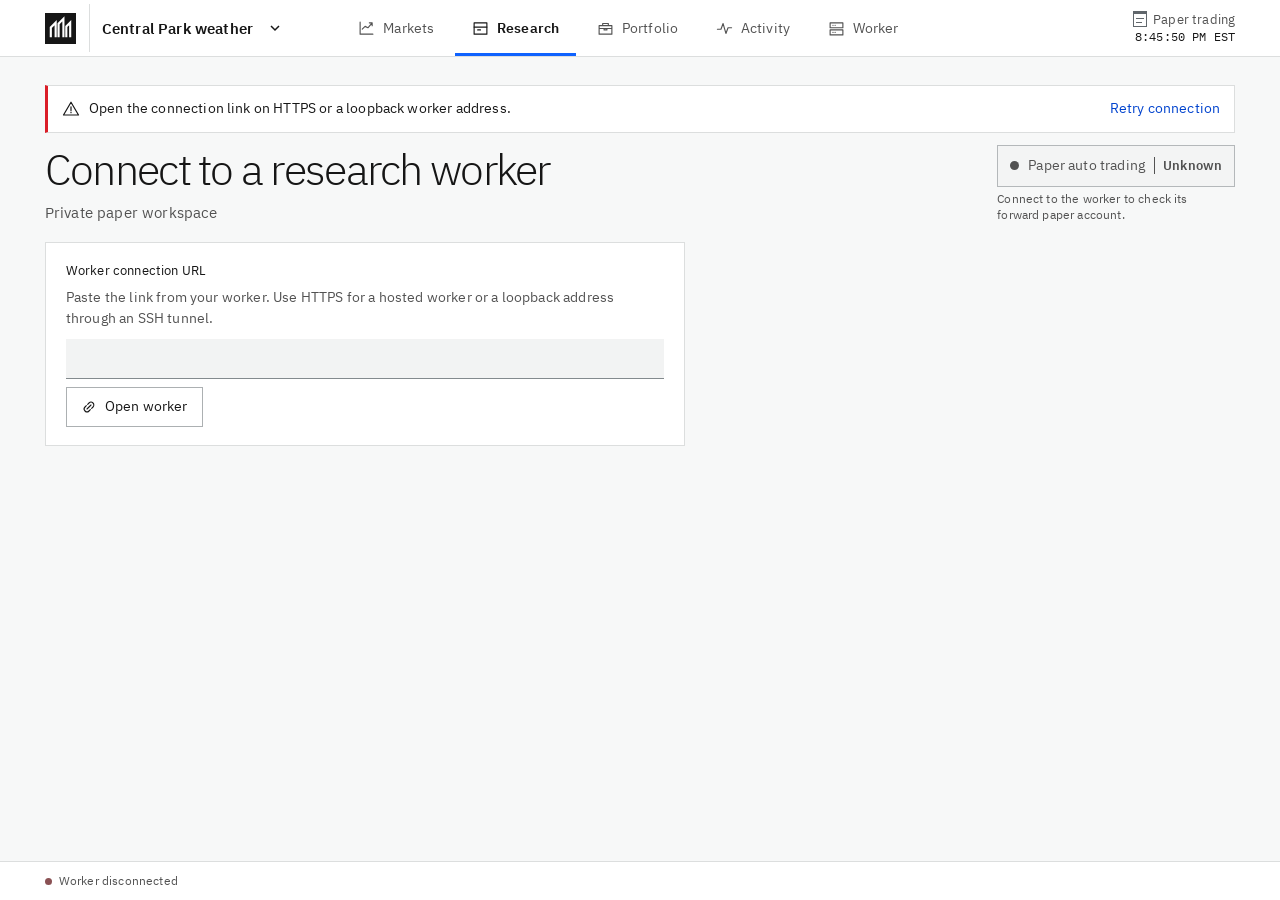
==== commit ffdc3016: "Add switchable weather and Bitcoin paper desks with matched performance tracking" ====
--- a/ui/index.html
+++ b/ui/index.html
@@ -3,7 +3,7 @@
 <head>
   <meta charset="utf-8">
   <meta name="viewport" content="width=device-width, initial-scale=1">
-  <meta name="description" content="Inspect weather contracts, dated evidence and the private paper ledger for Prediction Market Bot.">
+  <meta name="description" content="Track private Bitcoin and Central Park weather paper trials in Prediction Market Bot.">
   <meta name="robots" content="noindex,nofollow">
   <meta name="referrer" content="no-referrer">
   <meta name="theme-color" content="#ffffff">
@@ -16,10 +16,16 @@
   <a class="skip" href="#main">Skip to workspace</a>
   <header class="topbar">
     <div class="top-inner">
-      <div class="brand" role="img" aria-label="Prediction Market Bot">
-        <img src="./mark.svg" alt="" width="32" height="32">
-        <span class="brand-initials" aria-hidden="true">PMB</span>
-        <span class="brand-name" aria-hidden="true">Prediction Market Bot</span>
+      <div class="brand">
+        <img src="./mark.svg" alt="Prediction Market Bot" width="32" height="32">
+        <label class="workspace-picker"><span class="sr-only">Trading workspace</span>
+          <select id="strategy-desk">
+            <option value="weather">Central Park weather</option>
+            <option value="bitcoin">Bitcoin</option>
+            <option value="options">Options · Coming soon</option>
+          </select>
+          <svg width="16" height="16" viewBox="0 0 16 16" aria-hidden="true"><path d="m4 6 4 4 4-4" fill="none" stroke="currentColor" stroke-width="1.5"/></svg>
+        </label>
       </div>
       <nav id="navigation" aria-label="Workspace"></nav>
       <div class="paper-label"><span class="paper-mode-label"><span class="paper-icon" aria-hidden="true"></span>Paper trading</span><time id="desk-clock" aria-live="off" title="Current time · change time zone in Worker settings"></time></div>
--- a/ui/styles.css
+++ b/ui/styles.css
@@ -1,3 +1,6 @@
+@import url("./market-chart.css");
+@import url("./bitcoin.css");
+@import url("./workspace.css");
 @font-face{font-family:Plex;src:url("./fonts/IBMPlexSans-Regular-Latin1.woff2") format("woff2");font-weight:400;font-style:normal;font-display:swap}
 @font-face{font-family:Plex;src:url("./fonts/IBMPlexSans-Light-Latin1.woff2") format("woff2");font-weight:300;font-style:normal;font-display:swap}
 @font-face{font-family:Plex;src:url("./fonts/IBMPlexSans-SemiBold-Latin1.woff2") format("woff2");font-weight:600 700;font-style:normal;font-display:swap}
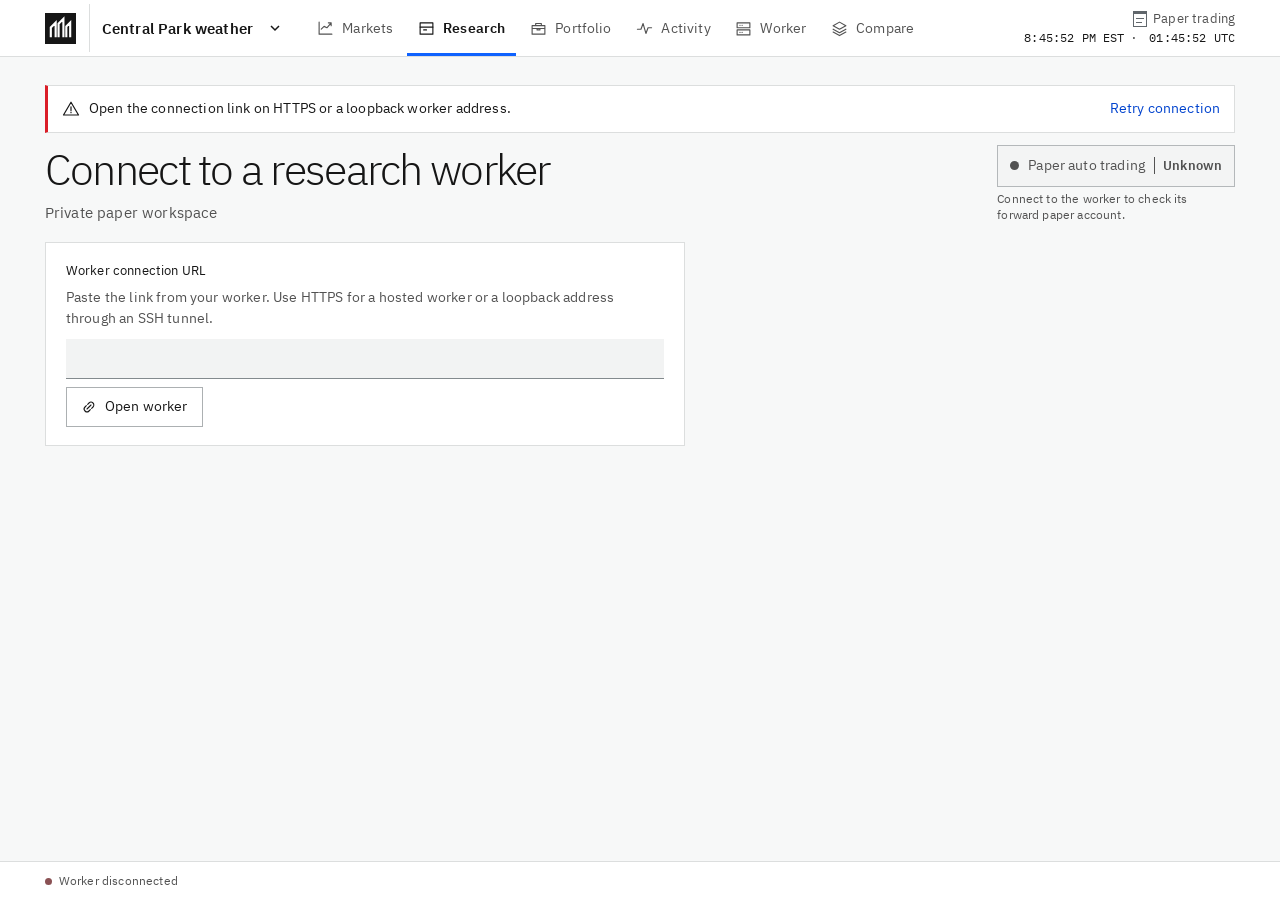
==== commit b2161d03: "Separate portfolio comparison and monitor live 15-minute Bitcoin markets with UTC clocks" ====
--- a/ui/index.html
+++ b/ui/index.html
@@ -28,7 +28,13 @@
         </label>
       </div>
       <nav id="navigation" aria-label="Workspace"></nav>
-      <div class="paper-label"><span class="paper-mode-label"><span class="paper-icon" aria-hidden="true"></span>Paper trading</span><time id="desk-clock" aria-live="off" title="Current time · change time zone in Worker settings"></time></div>
+      <div class="paper-label">
+        <span class="paper-mode-label"><span class="paper-icon" aria-hidden="true"></span>Paper trading</span>
+        <div class="desk-clocks" aria-live="off">
+          <time id="desk-clock" title="Display time zone · change in Worker settings"></time>
+          <span id="utc-companion"><span class="clock-divider" aria-hidden="true"> · </span><time id="utc-clock" title="Coordinated Universal Time"></time></span>
+        </div>
+      </div>
     </div>
   </header>
   <main id="main" class="workspace" tabindex="-1">
--- a/ui/styles.css
+++ b/ui/styles.css
@@ -377,7 +377,7 @@
 .detail-tabs{flex-wrap:wrap}
 .detail-tabs button{max-width:100%;white-space:normal}
 .topbar{container-type:inline-size}
-@container (max-width:55rem){
+@container (max-width:76rem){
   .top-inner{display:grid;grid-template-columns:minmax(0,1fr) auto;height:auto;row-gap:0;padding:0}
   .brand{height:48px;padding:0 var(--edge);min-width:0}
   .paper-label{grid-column:2;grid-row:1;margin-right:var(--edge)}
